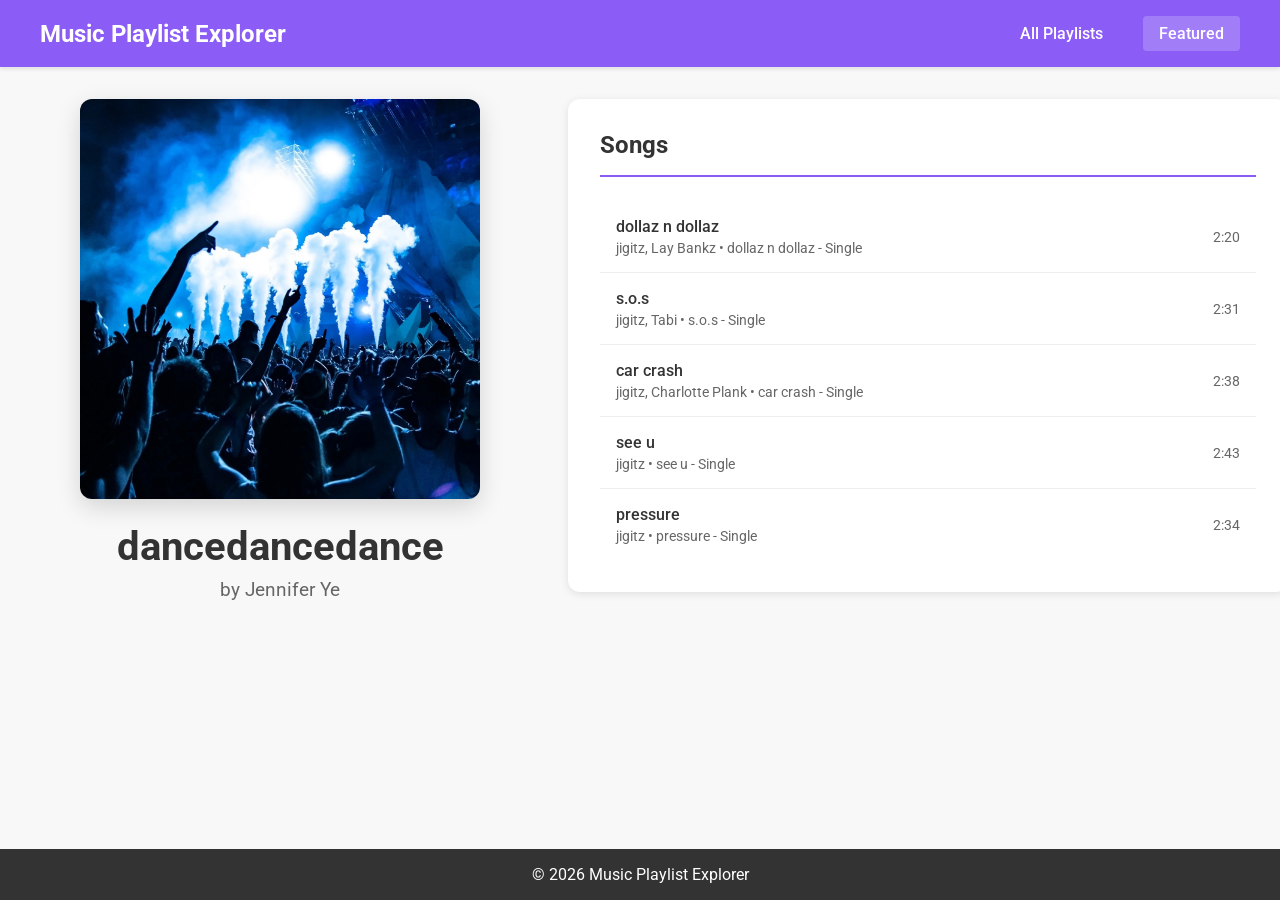
==== music-playlist-creator/featured.html @ ceb02546 "completed milestone 7" ====
<!DOCTYPE html>
<html lang="en">
<head>
    <meta charset="UTF-8">
    <meta name="viewport" content="width=device-width, initial-scale=1.0">

    <title>Featured Playlist - Music Playlist Explorer</title>
    <link rel="icon" type="image/x-icon" href="/images/favicon.ico">

    <link rel="stylesheet" href="style.css">
</head>
<body>
    <header>
        <nav class="navbar">
            <h1>Music Playlist Explorer</h1>
            <div class="nav-links">
                <a href="index.html" class="nav-link">All Playlists</a>
                <a href="featured.html" class="nav-link active">Featured</a>
            </div>
        </nav>
    </header>

    <main>
        <div class="featured-container">
            <div class="featured-left">
                <img src="" alt="Featured playlist cover" id="featuredCover" class="featured-cover">
                <h2 id="featuredPlaylistName" class="featured-playlist-name"></h2>
                <p id="featuredCreator" class="featured-creator"></p>
            </div>
            <div class="featured-right">
                <h3 class="featured-songs-title">Songs</h3>
                <div id="featuredSongs" class="featured-songs">
                    <!-- Songs will be populated here -->
                </div>
            </div>
        </div>
    </main>

    <footer>
        <p>&copy; 2026 Music Playlist Explorer</p>
    </footer>

    <script src="shared.js"></script>
    <script src="featured.js"></script>
</body>
</html>
---- music-playlist-creator/style.css ----
@import url('https://fonts.googleapis.com/css2?family=Roboto:wght@300;400;500;700&display=swap');

body {
    font-family: 'Roboto', sans-serif;
    margin: 0;
    padding: 0;
    background-color: #f8f8f8;
    display: flex;
    flex-direction: column;
    min-height: 100vh;
}

/* Header */
header {
    background-color: #8b5cf6;
    color: white;
    padding: 1rem 2rem;
    box-shadow: 0 2px 4px rgba(0,0,0,0.1);
}

.navbar {
    display: flex;
    justify-content: space-between;
    align-items: center;
    max-width: 1200px;
    margin: 0 auto;
}

.navbar h1 {
    margin: 0;
    font-size: 1.5rem;
}

.nav-links {
    display: flex;
    gap: 1.5rem;
}

.nav-link {
    color: white;
    text-decoration: none;
    font-weight: 500;
    padding: 0.5rem 1rem;
    border-radius: 4px;
    transition: background-color 0.2s;
}

.nav-link:hover {
    background-color: rgba(255, 255, 255, 0.1);
}

.nav-link.active {
    background-color: rgba(255, 255, 255, 0.2);
}

/* Main Content */
main {
    flex: 1;
    max-width: 1200px;
    margin: 2rem auto;
    padding: 0 2rem;
    width: 100%;
}

/* Playlist Cards Grid */
.playlist-cards {
    display: grid;
    grid-template-columns: repeat(auto-fill, minmax(250px, 1fr));
    gap: 2rem;
}

/* Playlist Card */
.playlist-card {
    background-color: white;
    border-radius: 8px;
    overflow: hidden;
    box-shadow: 0 2px 8px rgba(0,0,0,0.1);
    cursor: pointer;
    transition: transform 0.2s, box-shadow 0.2s;
}

.playlist-card:hover {
    transform: translateY(-4px);
    box-shadow: 0 4px 12px rgba(0,0,0,0.15);
}

.playlist-cover {
    width: 100%;
    height: 250px;
    object-fit: cover;
}

.playlist-info {
    padding: 1rem;
}

.playlist-name {
    margin: 0 0 0.5rem 0;
    font-size: 1.2rem;
    color: #333;
}

.playlist-author {
    margin: 0 0 0.75rem 0;
    color: #666;
    font-size: 0.9rem;
}

.playlist-likes {
    display: flex;
    align-items: center;
    gap: 0.5rem;
    color: #333;
}

.heart-icon {
    font-size: 1.2rem;
    cursor: pointer;
    transition: color 0.2s;
}

.heart-icon:hover {
    color: #e74c3c;
}

.heart-icon.liked {
    color: #e74c3c;
}

.like-count {
    font-weight: 500;
}

/* Footer */
footer {
    background-color: #333;
    color: white;
    text-align: center;
    padding: 1rem;
    margin-top: auto;
}

footer p {
    margin: 0;
}

/* Modal Overlay */
.modal-overlay {
    display: none;
    position: fixed;
    top: 0;
    left: 0;
    width: 100%;
    height: 100%;
    background-color: rgba(0, 0, 0, 0.7);
    z-index: 1000;
    justify-content: center;
    align-items: center;
}

.modal-overlay.active {
    display: flex;
}

/* Modal Content */
.modal-content {
    background-color: white;
    border-radius: 12px;
    padding: 2rem;
    max-width: 800px;
    max-height: 90vh;
    overflow-y: auto;
    position: relative;
    box-shadow: 0 8px 32px rgba(0,0,0,0.3);
}

.modal-close {
    position: absolute;
    top: 1rem;
    right: 1rem;
    background: none;
    border: none;
    font-size: 2rem;
    cursor: pointer;
    color: #666;
    line-height: 1;
    padding: 0;
    width: 32px;
    height: 32px;
}

.modal-close:hover {
    color: #333;
}

.modal-header {
    display: flex;
    gap: 1.5rem;
    margin-bottom: 2rem;
}

.modal-cover {
    width: 150px;
    height: 150px;
    border-radius: 8px;
    object-fit: cover;
}

.modal-info {
    flex: 1;
}

.modal-playlist-name {
    margin: 0 0 0.5rem 0;
    font-size: 1.8rem;
    color: #333;
}

.modal-playlist-author {
    margin: 0 0 1rem 0;
    color: #666;
    font-size: 1rem;
}

.modal-actions {
    display: flex;
    gap: 1rem;
}

.shuffle-btn,
.description-btn {
    padding: 0.75rem 1.5rem;
    border: none;
    border-radius: 6px;
    font-size: 1rem;
    cursor: pointer;
    transition: background-color 0.2s;
}

.shuffle-btn {
    background-color: #8b5cf6;
    color: white;
}

.shuffle-btn:hover {
    background-color: #7c3aed;
}

.description-btn {
    background-color: #3498db;
    color: white;
}

.description-btn:hover {
    background-color: #2980b9;
}

.modal-songs {
    margin-top: 1.5rem;
}

.song-item {
    display: flex;
    justify-content: space-between;
    align-items: center;
    padding: 1rem;
    border-bottom: 1px solid #eee;
    transition: background-color 0.2s;
}

.song-item:hover {
    background-color: #f8f8f8;
}

.song-item:last-child {
    border-bottom: none;
}

.song-info {
    flex: 1;
}

.song-title {
    font-weight: 500;
    font-size: 1rem;
    color: #333;
    margin-bottom: 0.25rem;
}

.song-details {
    font-size: 0.875rem;
    color: #666;
}

.song-duration {
    font-size: 0.875rem;
    color: #666;
    margin-left: 1rem;
}

/* Featured Page */
.featured-container {
    display: grid;
    grid-template-columns: 40% 60%;
    gap: 3rem;
    align-items: start;
}

.featured-left {
    display: flex;
    flex-direction: column;
    align-items: center;
    text-align: center;
    position: sticky;
    top: 2rem;
}

.featured-cover {
    width: 100%;
    max-width: 400px;
    aspect-ratio: 1;
    object-fit: cover;
    border-radius: 12px;
    box-shadow: 0 8px 24px rgba(0,0,0,0.15);
    margin-bottom: 1.5rem;
}

.featured-playlist-name {
    font-size: 2.5rem;
    margin: 0 0 0.5rem 0;
    color: #333;
    font-weight: 700;
}

.featured-creator {
    font-size: 1.2rem;
    color: #666;
    margin: 0;
}

.featured-right {
    background-color: white;
    border-radius: 12px;
    padding: 2rem;
    box-shadow: 0 2px 8px rgba(0,0,0,0.1);
}

.featured-songs-title {
    margin: 0 0 1.5rem 0;
    font-size: 1.5rem;
    color: #333;
    padding-bottom: 1rem;
    border-bottom: 2px solid #8b5cf6;
}

.featured-songs {
    display: flex;
    flex-direction: column;
}

/* Responsive: Stack on mobile */
@media (max-width: 768px) {
    .featured-container {
        grid-template-columns: 1fr;
        gap: 2rem;
    }

    .featured-left {
        position: static;
    }

    .featured-cover {
        max-width: 300px;
    }

    .featured-playlist-name {
        font-size: 2rem;
    }
}
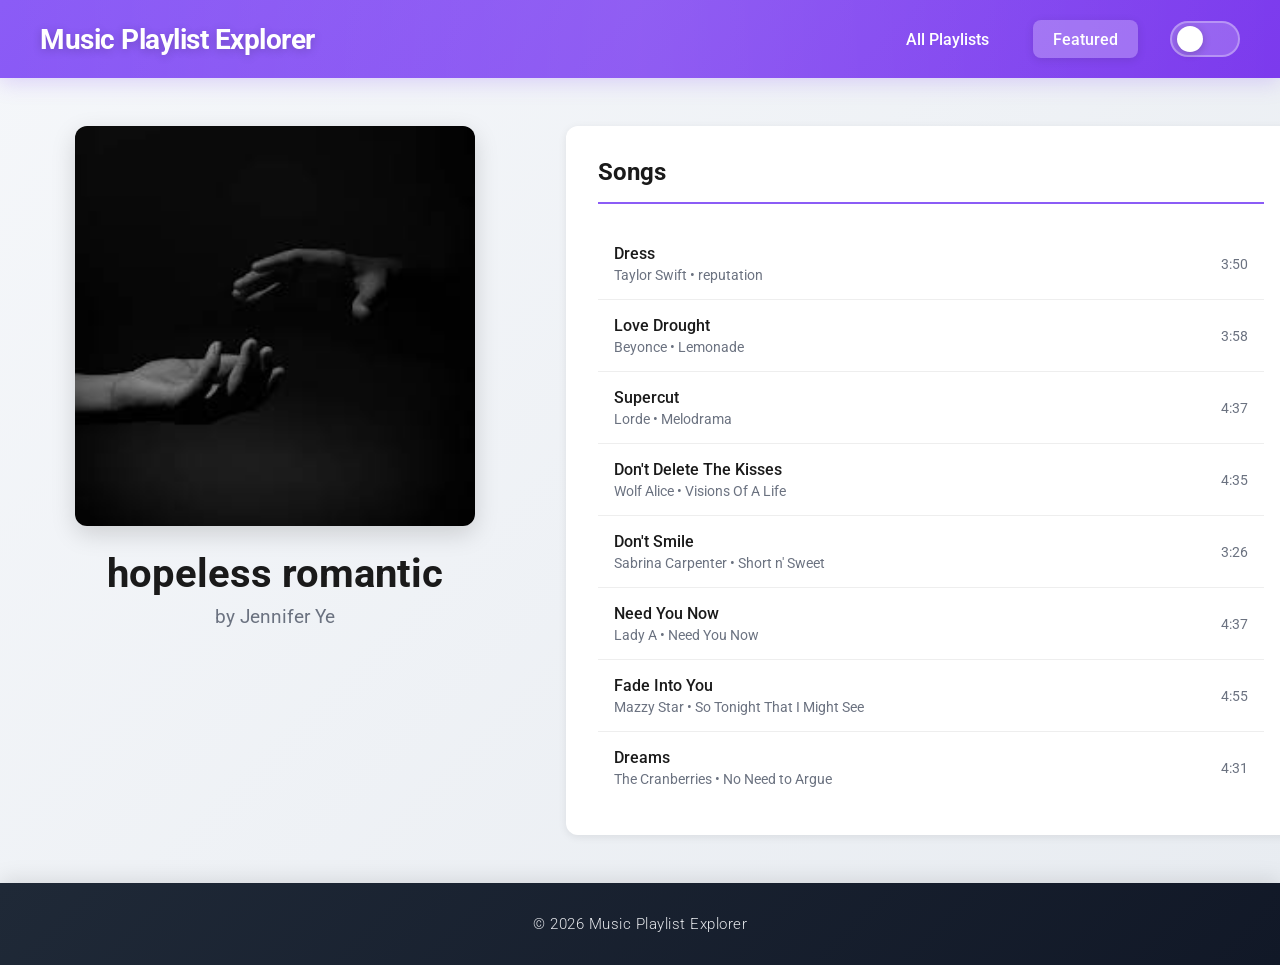
==== commit 57ed31c8: "added dark mode toggle" ====
--- a/music-playlist-creator/featured.html
+++ b/music-playlist-creator/featured.html
@@ -16,6 +16,26 @@
             <div class="nav-links">
                 <a href="index.html" class="nav-link">All Playlists</a>
                 <a href="featured.html" class="nav-link active">Featured</a>
+                <button class="theme-toggle" id="themeToggle" aria-label="Toggle dark mode">
+                    <span class="theme-icon sun">
+                        <svg width="20" height="20" viewBox="0 0 24 24" fill="none" stroke="currentColor" stroke-width="2" stroke-linecap="round" stroke-linejoin="round">
+                            <circle cx="12" cy="12" r="5"/>
+                            <line x1="12" y1="1" x2="12" y2="3"/>
+                            <line x1="12" y1="21" x2="12" y2="23"/>
+                            <line x1="4.22" y1="4.22" x2="5.64" y2="5.64"/>
+                            <line x1="18.36" y1="18.36" x2="19.78" y2="19.78"/>
+                            <line x1="1" y1="12" x2="3" y2="12"/>
+                            <line x1="21" y1="12" x2="23" y2="12"/>
+                            <line x1="4.22" y1="19.78" x2="5.64" y2="18.36"/>
+                            <line x1="18.36" y1="5.64" x2="19.78" y2="4.22"/>
+                        </svg>
+                    </span>
+                    <span class="theme-icon moon">
+                        <svg width="20" height="20" viewBox="0 0 24 24" fill="none" stroke="currentColor" stroke-width="2" stroke-linecap="round" stroke-linejoin="round">
+                            <path d="M21 12.79A9 9 0 1 1 11.21 3 7 7 0 0 0 21 12.79z"/>
+                        </svg>
+                    </span>
+                </button>
             </div>
         </nav>
     </header>
@@ -40,6 +60,7 @@
         <p>&copy; 2026 Music Playlist Explorer</p>
     </footer>
 
+    <script src="theme.js"></script>
     <script src="shared.js"></script>
     <script src="featured.js"></script>
 </body>
--- a/music-playlist-creator/style.css
+++ b/music-playlist-creator/style.css
@@ -1,21 +1,81 @@
 @import url('https://fonts.googleapis.com/css2?family=Roboto:wght@300;400;500;700&display=swap');
+
+:root {
+    /* Light mode colors */
+    --bg-gradient-start: #f5f7fa;
+    --bg-gradient-end: #e8ecf1;
+    --card-bg: #ffffff;
+    --text-primary: #1a1a1a;
+    --text-secondary: #6b7280;
+    --text-tertiary: #9ca3af;
+    --border-color: rgba(0, 0, 0, 0.1);
+    --shadow-light: rgba(0, 0, 0, 0.08);
+    --shadow-medium: rgba(0, 0, 0, 0.1);
+    --likes-bg: #f9fafb;
+    --likes-hover-bg: #f3f4f6;
+    --modal-bg: rgba(255, 255, 255, 0.95);
+    --modal-border: rgba(255, 255, 255, 0.3);
+    --skeleton-bg: #f0f0f0;
+    --skeleton-shimmer: #e0e0e0;
+}
+
+body.dark-mode {
+    /* Dark mode colors */
+    --bg-gradient-start: #0f172a;
+    --bg-gradient-end: #1e293b;
+    --card-bg: #1e293b;
+    --text-primary: #f1f5f9;
+    --text-secondary: #cbd5e1;
+    --text-tertiary: #94a3b8;
+    --border-color: rgba(255, 255, 255, 0.1);
+    --shadow-light: rgba(0, 0, 0, 0.3);
+    --shadow-medium: rgba(0, 0, 0, 0.5);
+    --likes-bg: #334155;
+    --likes-hover-bg: #475569;
+    --modal-bg: rgba(30, 41, 59, 0.95);
+    --modal-border: rgba(255, 255, 255, 0.1);
+    --skeleton-bg: #334155;
+    --skeleton-shimmer: #475569;
+}
 
 body {
     font-family: 'Roboto', sans-serif;
     margin: 0;
     padding: 0;
-    background-color: #f8f8f8;
+    background: linear-gradient(135deg, var(--bg-gradient-start) 0%, var(--bg-gradient-end) 100%);
+    background-attachment: fixed;
     display: flex;
     flex-direction: column;
     min-height: 100vh;
+    opacity: 0;
+    animation: pageLoad 0.5s ease forwards;
+    transition: background 0.3s ease;
+}
+
+@keyframes pageLoad {
+    to {
+        opacity: 1;
+    }
 }
 
 /* Header */
 header {
-    background-color: #8b5cf6;
+    background: linear-gradient(135deg, #8b5cf6 0%, #7c3aed 100%);
     color: white;
-    padding: 1rem 2rem;
-    box-shadow: 0 2px 4px rgba(0,0,0,0.1);
+    padding: 1.25rem 2rem;
+    box-shadow: 0 4px 20px rgba(139, 92, 246, 0.25);
+    position: relative;
+}
+
+header::before {
+    content: '';
+    position: absolute;
+    top: 0;
+    left: 0;
+    right: 0;
+    bottom: 0;
+    background: linear-gradient(90deg, transparent, rgba(255, 255, 255, 0.1), transparent);
+    pointer-events: none;
 }
 
 .navbar {
@@ -28,103 +88,407 @@
 
 .navbar h1 {
     margin: 0;
-    font-size: 1.5rem;
+    font-size: 1.75rem;
+    font-weight: 700;
+    letter-spacing: -0.5px;
+    text-shadow: 0 2px 10px rgba(0, 0, 0, 0.2);
 }
 
 .nav-links {
     display: flex;
     gap: 1.5rem;
+    align-items: center;
 }
 
 .nav-link {
     color: white;
     text-decoration: none;
     font-weight: 500;
-    padding: 0.5rem 1rem;
-    border-radius: 4px;
-    transition: background-color 0.2s;
+    padding: 0.6rem 1.25rem;
+    border-radius: 8px;
+    transition: all 0.3s ease;
+    position: relative;
+}
+
+.nav-link::after {
+    content: '';
+    position: absolute;
+    bottom: 0;
+    left: 50%;
+    transform: translateX(-50%);
+    width: 0;
+    height: 2px;
+    background: white;
+    transition: width 0.3s ease;
 }
 
 .nav-link:hover {
-    background-color: rgba(255, 255, 255, 0.1);
+    background-color: rgba(255, 255, 255, 0.15);
+    transform: translateY(-2px);
+}
+
+.nav-link:hover::after {
+    width: 60%;
 }
 
 .nav-link.active {
-    background-color: rgba(255, 255, 255, 0.2);
+    background-color: rgba(255, 255, 255, 0.25);
+    box-shadow: 0 2px 10px rgba(0, 0, 0, 0.1);
+}
+
+/* Theme Toggle Button */
+.theme-toggle {
+    background: rgba(255, 255, 255, 0.2);
+    border: 2px solid rgba(255, 255, 255, 0.3);
+    border-radius: 50px;
+    padding: 0.5rem;
+    cursor: pointer;
+    display: flex;
+    align-items: center;
+    gap: 0.25rem;
+    transition: all 0.3s ease;
+    position: relative;
+    width: 70px;
+    height: 36px;
+    margin-left: 0.5rem;
+}
+
+.theme-toggle:hover {
+    background: rgba(255, 255, 255, 0.3);
+    transform: scale(1.05);
+}
+
+.theme-icon {
+    transition: all 0.3s ease;
+    position: absolute;
+    display: flex;
+    align-items: center;
+    justify-content: center;
+}
+
+.theme-icon svg {
+    width: 18px;
+    height: 18px;
+    stroke: white;
+}
+
+.theme-icon.sun {
+    left: 8px;
+    opacity: 1;
+}
+
+.theme-icon.moon {
+    right: 8px;
+    opacity: 0;
+}
+
+.theme-toggle::before {
+    content: '';
+    position: absolute;
+    width: 26px;
+    height: 26px;
+    background: white;
+    border-radius: 50%;
+    left: 5px;
+    transition: transform 0.3s cubic-bezier(0.68, -0.55, 0.265, 1.55);
+    box-shadow: 0 2px 8px rgba(0, 0, 0, 0.2);
+}
+
+/* Dark mode active state */
+body.dark-mode .theme-toggle::before {
+    transform: translateX(34px);
+}
+
+body.dark-mode .theme-icon.sun {
+    opacity: 0;
+}
+
+body.dark-mode .theme-icon.moon {
+    opacity: 1;
 }
 
 /* Main Content */
 main {
     flex: 1;
-    max-width: 1200px;
-    margin: 2rem auto;
+    max-width: 1400px;
+    margin: 3rem auto;
     padding: 0 2rem;
     width: 100%;
+    box-sizing: border-box;
+}
+
+@media (max-width: 1200px) {
+    main {
+        padding: 0 1.5rem;
+    }
+}
+
+@media (max-width: 768px) {
+    main {
+        padding: 0 1rem;
+        margin: 2rem auto;
+    }
 }
 
 /* Playlist Cards Grid */
 .playlist-cards {
     display: grid;
-    grid-template-columns: repeat(auto-fill, minmax(250px, 1fr));
+    grid-template-columns: repeat(auto-fit, minmax(min(280px, 100%), 1fr));
     gap: 2rem;
+    width: 100%;
+}
+
+@media (max-width: 1400px) {
+    .playlist-cards {
+        grid-template-columns: repeat(auto-fit, minmax(min(260px, 100%), 1fr));
+        gap: 1.75rem;
+    }
+}
+
+@media (max-width: 1024px) {
+    .playlist-cards {
+        grid-template-columns: repeat(auto-fit, minmax(min(240px, 100%), 1fr));
+        gap: 1.5rem;
+    }
+}
+
+@media (max-width: 768px) {
+    .playlist-cards {
+        grid-template-columns: repeat(auto-fit, minmax(min(200px, 100%), 1fr));
+        gap: 1.25rem;
+    }
+}
+
+@media (max-width: 480px) {
+    .playlist-cards {
+        grid-template-columns: 1fr;
+        gap: 1.5rem;
+    }
+}
+
+/* Skeleton Loader */
+.skeleton-card {
+    background-color: var(--card-bg);
+    border-radius: 8px;
+    overflow: hidden;
+    box-shadow: 0 2px 8px var(--shadow-light);
+    pointer-events: none;
+}
+
+.skeleton-cover {
+    width: 100%;
+    height: 250px;
+    background: linear-gradient(90deg, var(--skeleton-bg) 25%, var(--skeleton-shimmer) 50%, var(--skeleton-bg) 75%);
+    background-size: 200% 100%;
+    animation: skeleton-loading 1.5s infinite;
+}
+
+.skeleton-info {
+    padding: 1rem;
+}
+
+.skeleton-title {
+    height: 1.2rem;
+    background: linear-gradient(90deg, var(--skeleton-bg) 25%, var(--skeleton-shimmer) 50%, var(--skeleton-bg) 75%);
+    background-size: 200% 100%;
+    animation: skeleton-loading 1.5s infinite;
+    border-radius: 4px;
+    margin-bottom: 0.75rem;
+}
+
+.skeleton-author {
+    height: 0.9rem;
+    width: 60%;
+    background: linear-gradient(90deg, var(--skeleton-bg) 25%, var(--skeleton-shimmer) 50%, var(--skeleton-bg) 75%);
+    background-size: 200% 100%;
+    animation: skeleton-loading 1.5s infinite;
+    border-radius: 4px;
+    margin-bottom: 0.75rem;
+}
+
+.skeleton-likes {
+    height: 1rem;
+    width: 40%;
+    background: linear-gradient(90deg, var(--skeleton-bg) 25%, var(--skeleton-shimmer) 50%, var(--skeleton-bg) 75%);
+    background-size: 200% 100%;
+    animation: skeleton-loading 1.5s infinite;
+    border-radius: 4px;
+}
+
+@keyframes skeleton-loading {
+    0% {
+        background-position: 200% 0;
+    }
+    100% {
+        background-position: -200% 0;
+    }
 }
 
 /* Playlist Card */
 .playlist-card {
-    background-color: white;
-    border-radius: 8px;
+    background: var(--card-bg);
+    border-radius: 16px;
     overflow: hidden;
-    box-shadow: 0 2px 8px rgba(0,0,0,0.1);
+    box-shadow:
+        0 4px 15px var(--shadow-light),
+        0 1px 3px var(--shadow-light);
     cursor: pointer;
-    transition: transform 0.2s, box-shadow 0.2s;
+    transition: all 0.4s cubic-bezier(0.175, 0.885, 0.32, 1.275);
+    opacity: 0;
+    animation: fadeInUp 0.5s ease forwards;
+    position: relative;
+    width: 100%;
+    max-width: 100%;
+}
+
+.playlist-card::before {
+    content: '';
+    position: absolute;
+    top: 0;
+    left: 0;
+    right: 0;
+    bottom: 0;
+    border-radius: 16px;
+    padding: 2px;
+    background: linear-gradient(135deg, transparent, rgba(139, 92, 246, 0.2));
+    -webkit-mask: linear-gradient(#fff 0 0) content-box, linear-gradient(#fff 0 0);
+    -webkit-mask-composite: xor;
+    mask-composite: exclude;
+    opacity: 0;
+    transition: opacity 0.3s ease;
+}
+
+.playlist-card:hover::before {
+    opacity: 1;
+}
+
+/* Staggered animation for cards */
+.playlist-card:nth-child(1) { animation-delay: 0.1s; }
+.playlist-card:nth-child(2) { animation-delay: 0.2s; }
+.playlist-card:nth-child(3) { animation-delay: 0.3s; }
+.playlist-card:nth-child(4) { animation-delay: 0.4s; }
+.playlist-card:nth-child(5) { animation-delay: 0.5s; }
+.playlist-card:nth-child(6) { animation-delay: 0.6s; }
+.playlist-card:nth-child(7) { animation-delay: 0.7s; }
+.playlist-card:nth-child(8) { animation-delay: 0.8s; }
+.playlist-card:nth-child(9) { animation-delay: 0.9s; }
+.playlist-card:nth-child(n+10) { animation-delay: 1s; }
+
+@keyframes fadeInUp {
+    from {
+        opacity: 0;
+        transform: translateY(30px);
+    }
+    to {
+        opacity: 1;
+        transform: translateY(0);
+    }
 }
 
 .playlist-card:hover {
-    transform: translateY(-4px);
-    box-shadow: 0 4px 12px rgba(0,0,0,0.15);
+    transform: translateY(-12px) scale(1.03);
+    box-shadow:
+        0 20px 40px rgba(139, 92, 246, 0.25),
+        0 8px 16px rgba(0, 0, 0, 0.1);
 }
 
 .playlist-cover {
     width: 100%;
-    height: 250px;
+    height: 280px;
     object-fit: cover;
+    transition: transform 0.4s ease;
+    position: relative;
+}
+
+.playlist-card::after {
+    content: '';
+    position: absolute;
+    top: 0;
+    left: 0;
+    width: 100%;
+    height: 280px;
+    background: linear-gradient(to top, rgba(0, 0, 0, 0.4) 0%, transparent 50%);
+    opacity: 0;
+    transition: opacity 0.3s ease;
+    pointer-events: none;
+}
+
+.playlist-card:hover::after {
+    opacity: 1;
+}
+
+.playlist-card:hover .playlist-cover {
+    transform: scale(1.08);
 }
 
 .playlist-info {
-    padding: 1rem;
+    padding: 1.25rem 1.5rem;
+    position: relative;
+    z-index: 1;
 }
 
 .playlist-name {
     margin: 0 0 0.5rem 0;
-    font-size: 1.2rem;
-    color: #333;
+    font-size: 1.25rem;
+    font-weight: 600;
+    color: var(--text-primary);
+    letter-spacing: -0.3px;
+    line-height: 1.3;
 }
 
 .playlist-author {
-    margin: 0 0 0.75rem 0;
-    color: #666;
-    font-size: 0.9rem;
+    margin: 0 0 1rem 0;
+    color: var(--text-secondary);
+    font-size: 0.95rem;
+    font-weight: 400;
 }
 
 .playlist-likes {
     display: flex;
     align-items: center;
     gap: 0.5rem;
-    color: #333;
+    color: var(--text-primary);
+    padding: 0.5rem 0.75rem;
+    background: var(--likes-bg);
+    border-radius: 8px;
+    width: fit-content;
+    transition: background 0.2s ease;
+}
+
+.playlist-card:hover .playlist-likes {
+    background: var(--likes-hover-bg);
 }
 
 .heart-icon {
     font-size: 1.2rem;
     cursor: pointer;
-    transition: color 0.2s;
+    transition: all 0.3s cubic-bezier(0.68, -0.55, 0.265, 1.55);
+    display: inline-block;
 }
 
 .heart-icon:hover {
     color: #e74c3c;
+    transform: scale(1.2);
 }
 
 .heart-icon.liked {
     color: #e74c3c;
+    animation: heartBounce 0.5s ease;
+}
+
+@keyframes heartBounce {
+    0%, 100% {
+        transform: scale(1);
+    }
+    25% {
+        transform: scale(1.3);
+    }
+    50% {
+        transform: scale(0.9);
+    }
+    75% {
+        transform: scale(1.2);
+    }
 }
 
 .like-count {
@@ -133,15 +497,19 @@
 
 /* Footer */
 footer {
-    background-color: #333;
-    color: white;
+    background: linear-gradient(135deg, #1f2937 0%, #111827 100%);
+    color: #e5e7eb;
     text-align: center;
-    padding: 1rem;
+    padding: 2rem;
     margin-top: auto;
+    box-shadow: 0 -4px 20px rgba(0, 0, 0, 0.1);
 }
 
 footer p {
     margin: 0;
+    font-size: 0.95rem;
+    font-weight: 300;
+    letter-spacing: 0.5px;
 }
 
 /* Modal Overlay */
@@ -156,22 +524,67 @@
     z-index: 1000;
     justify-content: center;
     align-items: center;
+    backdrop-filter: blur(8px);
+    -webkit-backdrop-filter: blur(8px);
+    opacity: 0;
+    transition: opacity 0.3s ease;
 }
 
 .modal-overlay.active {
     display: flex;
-}
-
-/* Modal Content */
+    animation: fadeIn 0.3s ease forwards;
+}
+
+@keyframes fadeIn {
+    to {
+        opacity: 1;
+    }
+}
+
+/* Modal Content - Glassmorphism Effect */
 .modal-content {
-    background-color: white;
-    border-radius: 12px;
+    background: var(--modal-bg);
+    backdrop-filter: blur(20px);
+    -webkit-backdrop-filter: blur(20px);
+    border: 1px solid var(--modal-border);
+    border-radius: 16px;
     padding: 2rem;
     max-width: 800px;
     max-height: 90vh;
     overflow-y: auto;
     position: relative;
-    box-shadow: 0 8px 32px rgba(0,0,0,0.3);
+    box-shadow:
+        0 8px 32px rgba(0, 0, 0, 0.3),
+        0 0 0 1px var(--modal-border) inset;
+    transform: scale(0.9);
+    opacity: 0;
+    animation: modalSlideIn 0.4s ease forwards;
+}
+
+/* Custom scrollbar for modal */
+.modal-content::-webkit-scrollbar {
+    width: 8px;
+}
+
+.modal-content::-webkit-scrollbar-track {
+    background: rgba(0, 0, 0, 0.05);
+    border-radius: 10px;
+}
+
+.modal-content::-webkit-scrollbar-thumb {
+    background: #8b5cf6;
+    border-radius: 10px;
+}
+
+.modal-content::-webkit-scrollbar-thumb:hover {
+    background: #7c3aed;
+}
+
+@keyframes modalSlideIn {
+    to {
+        transform: scale(1);
+        opacity: 1;
+    }
 }
 
 .modal-close {
@@ -182,15 +595,16 @@
     border: none;
     font-size: 2rem;
     cursor: pointer;
-    color: #666;
+    color: var(--text-secondary);
     line-height: 1;
     padding: 0;
     width: 32px;
     height: 32px;
+    transition: color 0.2s ease;
 }
 
 .modal-close:hover {
-    color: #333;
+    color: var(--text-primary);
 }
 
 .modal-header {
@@ -213,12 +627,12 @@
 .modal-playlist-name {
     margin: 0 0 0.5rem 0;
     font-size: 1.8rem;
-    color: #333;
+    color: var(--text-primary);
 }
 
 .modal-playlist-author {
     margin: 0 0 1rem 0;
-    color: #666;
+    color: var(--text-secondary);
     font-size: 1rem;
 }
 
@@ -231,10 +645,12 @@
 .description-btn {
     padding: 0.75rem 1.5rem;
     border: none;
-    border-radius: 6px;
+    border-radius: 8px;
     font-size: 1rem;
+    font-weight: 500;
     cursor: pointer;
-    transition: background-color 0.2s;
+    transition: all 0.3s ease;
+    box-shadow: 0 2px 8px rgba(0, 0, 0, 0.1);
 }
 
 .shuffle-btn {
@@ -244,15 +660,80 @@
 
 .shuffle-btn:hover {
     background-color: #7c3aed;
+    transform: translateY(-2px);
+    box-shadow: 0 4px 12px rgba(139, 92, 246, 0.3);
+}
+
+.shuffle-btn:active {
+    transform: translateY(0);
+    box-shadow: 0 2px 4px rgba(139, 92, 246, 0.2);
 }
 
 .description-btn {
     background-color: #3498db;
     color: white;
+    position: relative;
+    overflow: hidden;
 }
 
 .description-btn:hover {
     background-color: #2980b9;
+    transform: translateY(-2px);
+    box-shadow: 0 4px 12px rgba(52, 152, 219, 0.3);
+}
+
+.description-btn:active {
+    transform: translateY(0);
+    box-shadow: 0 2px 4px rgba(52, 152, 219, 0.2);
+}
+
+.description-btn:disabled {
+    opacity: 0.6;
+    cursor: not-allowed;
+    transform: none !important;
+}
+
+/* Pulsing animation for loading state */
+.description-btn.loading {
+    animation: pulse 1.5s ease-in-out infinite;
+}
+
+@keyframes pulse {
+    0%, 100% {
+        box-shadow: 0 4px 12px rgba(52, 152, 219, 0.3);
+    }
+    50% {
+        box-shadow: 0 4px 20px rgba(52, 152, 219, 0.6);
+    }
+}
+
+.modal-description {
+    margin-top: 1rem;
+    padding: 1rem;
+    background-color: var(--likes-bg);
+    border-radius: 8px;
+    border-left: 4px solid #8b5cf6;
+    font-style: italic;
+    color: var(--text-secondary);
+    line-height: 1.6;
+    display: none;
+}
+
+.modal-description.visible {
+    display: block;
+}
+
+.modal-description.loading {
+    display: block;
+    text-align: center;
+    color: #8b5cf6;
+}
+
+.modal-description.error {
+    display: block;
+    background-color: #fee;
+    border-left-color: #e74c3c;
+    color: #c33;
 }
 
 .modal-songs {
@@ -265,11 +746,35 @@
     align-items: center;
     padding: 1rem;
     border-bottom: 1px solid #eee;
-    transition: background-color 0.2s;
+    transition: all 0.2s ease;
+    opacity: 0;
+    animation: slideIn 0.4s ease forwards;
+}
+
+/* Staggered song animations */
+.song-item:nth-child(1) { animation-delay: 0.05s; }
+.song-item:nth-child(2) { animation-delay: 0.1s; }
+.song-item:nth-child(3) { animation-delay: 0.15s; }
+.song-item:nth-child(4) { animation-delay: 0.2s; }
+.song-item:nth-child(5) { animation-delay: 0.25s; }
+.song-item:nth-child(n+6) { animation-delay: 0.3s; }
+
+@keyframes slideIn {
+    from {
+        opacity: 0;
+        transform: translateX(-20px);
+    }
+    to {
+        opacity: 1;
+        transform: translateX(0);
+    }
 }
 
 .song-item:hover {
-    background-color: #f8f8f8;
+    background-color: var(--likes-bg);
+    transform: translateX(4px);
+    border-left: 3px solid #8b5cf6;
+    padding-left: calc(1rem - 3px);
 }
 
 .song-item:last-child {
@@ -283,18 +788,18 @@
 .song-title {
     font-weight: 500;
     font-size: 1rem;
-    color: #333;
+    color: var(--text-primary);
     margin-bottom: 0.25rem;
 }
 
 .song-details {
     font-size: 0.875rem;
-    color: #666;
+    color: var(--text-secondary);
 }
 
 .song-duration {
     font-size: 0.875rem;
-    color: #666;
+    color: var(--text-secondary);
     margin-left: 1rem;
 }
 
@@ -328,27 +833,27 @@
 .featured-playlist-name {
     font-size: 2.5rem;
     margin: 0 0 0.5rem 0;
-    color: #333;
+    color: var(--text-primary);
     font-weight: 700;
 }
 
 .featured-creator {
     font-size: 1.2rem;
-    color: #666;
+    color: var(--text-secondary);
     margin: 0;
 }
 
 .featured-right {
-    background-color: white;
+    background-color: var(--card-bg);
     border-radius: 12px;
     padding: 2rem;
-    box-shadow: 0 2px 8px rgba(0,0,0,0.1);
+    box-shadow: 0 2px 8px var(--shadow-light);
 }
 
 .featured-songs-title {
     margin: 0 0 1.5rem 0;
     font-size: 1.5rem;
-    color: #333;
+    color: var(--text-primary);
     padding-bottom: 1rem;
     border-bottom: 2px solid #8b5cf6;
 }
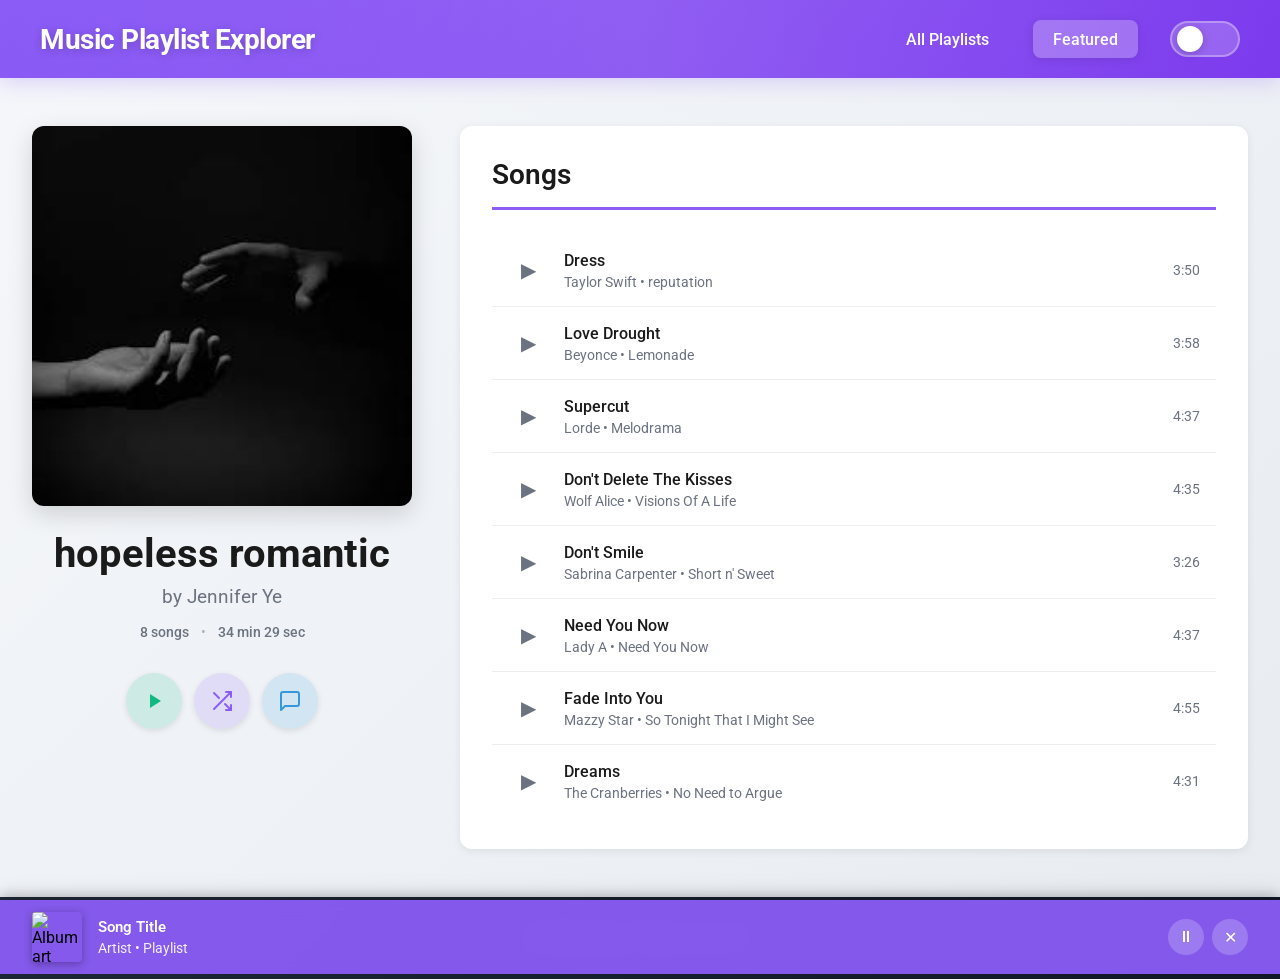
==== commit 4da3a6ad: "added music playback feature" ====
--- a/music-playlist-creator/featured.html
+++ b/music-playlist-creator/featured.html
@@ -46,9 +46,40 @@
                 <img src="" alt="Featured playlist cover" id="featuredCover" class="featured-cover">
                 <h2 id="featuredPlaylistName" class="featured-playlist-name"></h2>
                 <p id="featuredCreator" class="featured-creator"></p>
+                <div class="featured-footer">
+                    <span id="featuredSongCount" class="footer-stat">0 songs</span>
+                    <span class="footer-divider">•</span>
+                    <span id="featuredTotalTime" class="footer-stat">0:00</span>
+                </div>
+                <div class="featured-actions">
+                    <button class="action-btn play-all-btn featured-play-btn" id="featuredPlayAllBtn" title="Play all songs">
+                        <svg width="24" height="24" viewBox="0 0 24 24" fill="currentColor">
+                            <path d="M8 5v14l11-7z"/>
+                        </svg>
+                    </button>
+                    <button class="action-btn shuffle-btn" id="featuredShuffleBtn" title="Shuffle songs">
+                        <svg width="24" height="24" viewBox="0 0 24 24" fill="none" stroke="currentColor" stroke-width="2" stroke-linecap="round" stroke-linejoin="round">
+                            <polyline points="16 3 21 3 21 8"/>
+                            <line x1="4" y1="20" x2="21" y2="3"/>
+                            <polyline points="21 16 21 21 16 21"/>
+                            <line x1="15" y1="15" x2="21" y2="21"/>
+                            <line x1="4" y1="4" x2="9" y2="9"/>
+                        </svg>
+                    </button>
+                    <button class="action-btn description-btn" id="featuredDescriptionBtn" title="Generate AI description">
+                        <svg width="24" height="24" viewBox="0 0 24 24" fill="none" stroke="currentColor" stroke-width="2" stroke-linecap="round" stroke-linejoin="round">
+                            <path d="M21 15a2 2 0 0 1-2 2H7l-4 4V5a2 2 0 0 1 2-2h14a2 2 0 0 1 2 2z"/>
+                        </svg>
+                    </button>
+                </div>
             </div>
             <div class="featured-right">
-                <h3 class="featured-songs-title">Songs</h3>
+                <div class="featured-header">
+                    <h3 class="featured-songs-title">Songs</h3>
+                </div>
+                <div class="modal-description" id="featuredDescription">
+                    <!-- AI-generated description will appear here -->
+                </div>
                 <div id="featuredSongs" class="featured-songs">
                     <!-- Songs will be populated here -->
                 </div>
@@ -60,7 +91,23 @@
         <p>&copy; 2026 Music Playlist Explorer</p>
     </footer>
 
+    <!-- Now Playing Bar -->
+    <div id="nowPlayingBar" class="now-playing-bar">
+        <div class="now-playing-content">
+            <img id="nowPlayingCover" class="now-playing-cover" src="" alt="Album art">
+            <div class="now-playing-info">
+                <div id="nowPlayingSong" class="now-playing-song">Song Title</div>
+                <div id="nowPlayingMeta" class="now-playing-meta">Artist • Playlist</div>
+            </div>
+        </div>
+        <div class="now-playing-controls">
+            <button id="nowPlayingToggle" class="now-playing-btn" aria-label="Play/Pause">⏸</button>
+            <button id="nowPlayingClose" class="now-playing-btn" aria-label="Close">✕</button>
+        </div>
+    </div>
+
     <script src="theme.js"></script>
+    <script src="secrets.js"></script>
     <script src="shared.js"></script>
     <script src="featured.js"></script>
 </body>
--- a/music-playlist-creator/style.css
+++ b/music-playlist-creator/style.css
@@ -230,6 +230,201 @@
     }
 }
 
+/* Controls Container */
+.controls-container {
+    display: flex;
+    gap: 1.5rem;
+    align-items: center;
+    margin-bottom: 2.5rem;
+    flex-wrap: wrap;
+    width: 100%;
+}
+
+.search-wrapper {
+    position: relative;
+    flex: 1;
+    min-width: 300px;
+}
+
+.sort-wrapper {
+    display: flex;
+    align-items: center;
+    gap: 0.75rem;
+    flex-shrink: 0;
+}
+
+.sort-label {
+    display: flex;
+    align-items: center;
+    gap: 0.5rem;
+    font-size: 0.95rem;
+    font-weight: 500;
+    color: var(--text-primary);
+    white-space: nowrap;
+}
+
+.sort-label svg {
+    stroke: var(--text-primary);
+}
+
+.sort-select {
+    padding: 0.75rem 2.5rem 0.75rem 1rem;
+    font-size: 0.95rem;
+    font-family: 'Roboto', sans-serif;
+    font-weight: 500;
+    border: 2px solid var(--border-color);
+    border-radius: 8px;
+    background: var(--card-bg);
+    color: var(--text-primary);
+    cursor: pointer;
+    transition: all 0.3s ease;
+    appearance: none;
+    background-image: url("data:image/svg+xml,%3Csvg xmlns='http://www.w3.org/2000/svg' width='16' height='16' viewBox='0 0 24 24' fill='none' stroke='%236b7280' stroke-width='2' stroke-linecap='round' stroke-linejoin='round'%3E%3Cpolyline points='6 9 12 15 18 9'%3E%3C/polyline%3E%3C/svg%3E");
+    background-repeat: no-repeat;
+    background-position: right 0.75rem center;
+    background-size: 16px;
+}
+
+.sort-select:hover {
+    border-color: #8b5cf6;
+    box-shadow: 0 2px 8px rgba(139, 92, 246, 0.15);
+}
+
+.sort-select:focus {
+    outline: none;
+    border-color: #8b5cf6;
+    box-shadow: 0 2px 12px rgba(139, 92, 246, 0.25);
+}
+
+body.dark-mode .sort-select {
+    background-image: url("data:image/svg+xml,%3Csvg xmlns='http://www.w3.org/2000/svg' width='16' height='16' viewBox='0 0 24 24' fill='none' stroke='%23cbd5e1' stroke-width='2' stroke-linecap='round' stroke-linejoin='round'%3E%3Cpolyline points='6 9 12 15 18 9'%3E%3C/polyline%3E%3C/svg%3E");
+}
+
+@media (max-width: 768px) {
+    .controls-container {
+        flex-direction: column;
+        gap: 1rem;
+        align-items: stretch;
+    }
+
+    .search-wrapper {
+        min-width: 100%;
+    }
+
+    .sort-wrapper {
+        justify-content: space-between;
+        width: 100%;
+    }
+
+    .sort-select {
+        flex: 1;
+        max-width: 250px;
+    }
+}
+
+.search-input {
+    width: 100%;
+    padding: 1rem 3rem 1rem 3rem;
+    font-size: 1rem;
+    font-family: 'Roboto', sans-serif;
+    border: 2px solid var(--border-color);
+    border-radius: 50px;
+    background: var(--card-bg);
+    color: var(--text-primary);
+    transition: all 0.3s ease;
+    box-shadow: 0 2px 8px var(--shadow-light);
+}
+
+.search-input:focus {
+    outline: none;
+    border-color: #8b5cf6;
+    box-shadow: 0 4px 16px rgba(139, 92, 246, 0.2);
+    transform: translateY(-2px);
+}
+
+.search-input::placeholder {
+    color: var(--text-tertiary);
+}
+
+.search-icon {
+    position: absolute;
+    left: 1rem;
+    top: 50%;
+    transform: translateY(-50%);
+    stroke: var(--text-tertiary);
+    pointer-events: none;
+    transition: stroke 0.3s ease;
+}
+
+.search-input:focus ~ .search-icon {
+    stroke: #8b5cf6;
+}
+
+.search-clear {
+    position: absolute;
+    right: 1rem;
+    top: 50%;
+    transform: translateY(-50%);
+    background: none;
+    border: none;
+    cursor: pointer;
+    padding: 0.5rem;
+    display: none;
+    align-items: center;
+    justify-content: center;
+    border-radius: 50%;
+    transition: all 0.2s ease;
+}
+
+.search-clear svg {
+    stroke: var(--text-secondary);
+}
+
+.search-clear:hover {
+    background: var(--likes-bg);
+}
+
+.search-clear:hover svg {
+    stroke: var(--text-primary);
+}
+
+.search-clear.visible {
+    display: flex;
+}
+
+/* No results message */
+.no-results {
+    text-align: center;
+    padding: 3rem 2rem;
+    color: var(--text-secondary);
+}
+
+.no-results-icon {
+    width: 64px;
+    height: 64px;
+    margin: 0 auto 1rem;
+    opacity: 0.3;
+    stroke: var(--text-secondary);
+}
+
+.no-results-text {
+    font-size: 1.2rem;
+    margin-bottom: 0.5rem;
+    color: var(--text-primary);
+}
+
+.no-results-subtext {
+    font-size: 0.95rem;
+    color: var(--text-secondary);
+}
+
+@media (max-width: 768px) {
+    .search-input {
+        font-size: 0.95rem;
+        padding: 0.875rem 2.75rem 0.875rem 2.75rem;
+    }
+}
+
 /* Playlist Cards Grid */
 .playlist-cards {
     display: grid;
@@ -362,6 +557,69 @@
     opacity: 1;
 }
 
+/* Card Action Buttons */
+.card-delete-btn,
+.card-edit-btn {
+    position: absolute;
+    top: 0.75rem;
+    background: rgba(0, 0, 0, 0.7);
+    backdrop-filter: blur(10px);
+    border: none;
+    border-radius: 50%;
+    width: 36px;
+    height: 36px;
+    display: flex;
+    align-items: center;
+    justify-content: center;
+    cursor: pointer;
+    opacity: 0;
+    transition: all 0.3s ease;
+    z-index: 10;
+}
+
+.card-delete-btn {
+    right: 0.75rem;
+}
+
+.card-edit-btn {
+    right: 3.5rem;
+}
+
+.card-delete-btn svg {
+    stroke: white;
+}
+
+.card-edit-btn svg {
+    stroke: white;
+}
+
+.playlist-card:hover .card-delete-btn,
+.playlist-card:hover .card-edit-btn {
+    opacity: 1;
+}
+
+.card-delete-btn:hover {
+    background: #e74c3c;
+    transform: scale(1.1);
+}
+
+.card-edit-btn:hover {
+    background: #8b5cf6;
+    transform: scale(1.1);
+}
+
+/* Delete animation */
+.playlist-card.deleting {
+    animation: fadeOutScale 0.4s ease forwards;
+}
+
+@keyframes fadeOutScale {
+    to {
+        opacity: 0;
+        transform: scale(0.8);
+    }
+}
+
 /* Staggered animation for cards */
 .playlist-card:nth-child(1) { animation-delay: 0.1s; }
 .playlist-card:nth-child(2) { animation-delay: 0.2s; }
@@ -422,25 +680,50 @@
 }
 
 .playlist-info {
-    padding: 1.25rem 1.5rem;
+    padding: 1.5rem;
     position: relative;
     z-index: 1;
+    display: flex;
+    flex-direction: column;
+    gap: 0.75rem;
 }
 
 .playlist-name {
-    margin: 0 0 0.5rem 0;
+    margin: 0;
     font-size: 1.25rem;
     font-weight: 600;
     color: var(--text-primary);
     letter-spacing: -0.3px;
     line-height: 1.3;
-}
-
-.playlist-author {
-    margin: 0 0 1rem 0;
+    overflow: hidden;
+    text-overflow: ellipsis;
+    display: -webkit-box;
+    -webkit-line-clamp: 2;
+    -webkit-box-orient: vertical;
+}
+
+.playlist-meta {
+    display: flex;
+    align-items: center;
+    gap: 0.5rem;
     color: var(--text-secondary);
-    font-size: 0.95rem;
-    font-weight: 400;
+    font-size: 0.9rem;
+}
+
+.playlist-bottom {
+    display: flex;
+    align-items: center;
+    justify-content: space-between;
+    gap: 1rem;
+}
+
+.playlist-duration,
+.playlist-count {
+    color: var(--text-secondary);
+}
+
+.playlist-dot {
+    color: var(--text-tertiary);
 }
 
 .playlist-likes {
@@ -448,15 +731,13 @@
     align-items: center;
     gap: 0.5rem;
     color: var(--text-primary);
-    padding: 0.5rem 0.75rem;
-    background: var(--likes-bg);
-    border-radius: 8px;
-    width: fit-content;
-    transition: background 0.2s ease;
+    font-size: 1rem;
+    margin-left: auto;
+    flex-shrink: 0;
 }
 
 .playlist-card:hover .playlist-likes {
-    background: var(--likes-hover-bg);
+    color: #8b5cf6;
 }
 
 .heart-icon {
@@ -641,54 +922,68 @@
     gap: 1rem;
 }
 
-.shuffle-btn,
+.action-btn {
+    width: 44px;
+    height: 44px;
+    border: none;
+    border-radius: 50%;
+    cursor: pointer;
+    transition: all 0.2s ease;
+    display: flex;
+    align-items: center;
+    justify-content: center;
+    box-shadow: 0 2px 6px rgba(0, 0, 0, 0.1);
+}
+
+.action-btn:hover {
+    transform: scale(1.1);
+    box-shadow: 0 4px 12px rgba(0, 0, 0, 0.2);
+}
+
+.action-btn:active {
+    transform: scale(0.95);
+}
+
+.play-all-btn {
+    background-color: rgba(16, 185, 129, 0.15);
+    color: #10b981;
+}
+
+.play-all-btn:hover {
+    background-color: rgba(16, 185, 129, 0.25);
+}
+
+.play-all-btn.playing {
+    background-color: rgba(245, 158, 11, 0.15);
+    color: #f59e0b;
+}
+
+.play-all-btn.playing:hover {
+    background-color: rgba(245, 158, 11, 0.25);
+}
+
+.shuffle-btn {
+    background-color: rgba(139, 92, 246, 0.15);
+    color: #8b5cf6;
+}
+
+.shuffle-btn:hover {
+    background-color: rgba(139, 92, 246, 0.25);
+}
+
 .description-btn {
-    padding: 0.75rem 1.5rem;
-    border: none;
-    border-radius: 8px;
-    font-size: 1rem;
-    font-weight: 500;
-    cursor: pointer;
-    transition: all 0.3s ease;
-    box-shadow: 0 2px 8px rgba(0, 0, 0, 0.1);
-}
-
-.shuffle-btn {
-    background-color: #8b5cf6;
-    color: white;
-}
-
-.shuffle-btn:hover {
-    background-color: #7c3aed;
-    transform: translateY(-2px);
-    box-shadow: 0 4px 12px rgba(139, 92, 246, 0.3);
-}
-
-.shuffle-btn:active {
-    transform: translateY(0);
-    box-shadow: 0 2px 4px rgba(139, 92, 246, 0.2);
-}
-
-.description-btn {
-    background-color: #3498db;
-    color: white;
+    background-color: rgba(52, 152, 219, 0.15);
+    color: #3498db;
     position: relative;
     overflow: hidden;
 }
 
 .description-btn:hover {
-    background-color: #2980b9;
-    transform: translateY(-2px);
-    box-shadow: 0 4px 12px rgba(52, 152, 219, 0.3);
-}
-
-.description-btn:active {
-    transform: translateY(0);
-    box-shadow: 0 2px 4px rgba(52, 152, 219, 0.2);
+    background-color: rgba(52, 152, 219, 0.25);
 }
 
 .description-btn:disabled {
-    opacity: 0.6;
+    opacity: 0.4;
     cursor: not-allowed;
     transform: none !important;
 }
@@ -749,6 +1044,14 @@
     transition: all 0.2s ease;
     opacity: 0;
     animation: slideIn 0.4s ease forwards;
+    gap: 1rem;
+}
+
+/* Milestone 9: Playing state highlight */
+.song-item.playing {
+    background-color: rgba(139, 92, 246, 0.1);
+    border-left: 3px solid #8b5cf6;
+    padding-left: calc(1rem - 3px);
 }
 
 /* Staggered song animations */
@@ -803,12 +1106,229 @@
     margin-left: 1rem;
 }
 
+/* ============================================
+   MILESTONE 9: Audio Playback Styles
+   ============================================ */
+
+.play-button {
+    background: none;
+    border: none;
+    font-size: 1.25rem;
+    cursor: pointer;
+    padding: 0.5rem;
+    color: var(--text-secondary);
+    transition: all 0.2s ease;
+    border-radius: 50%;
+    width: 2.5rem;
+    height: 2.5rem;
+    display: flex;
+    align-items: center;
+    justify-content: center;
+    flex-shrink: 0;
+}
+
+.play-button:hover:not(:disabled) {
+    background-color: rgba(139, 92, 246, 0.1);
+    color: #8b5cf6;
+    transform: scale(1.1);
+}
+
+.play-button.active {
+    color: #8b5cf6;
+    background-color: rgba(139, 92, 246, 0.15);
+}
+
+.play-button:disabled {
+    cursor: not-allowed;
+    opacity: 0.5;
+}
+
+.play-button .loading-spinner {
+    display: inline-block;
+    animation: spin 1s linear infinite;
+}
+
+@keyframes spin {
+    0% { transform: rotate(0deg); }
+    100% { transform: rotate(360deg); }
+}
+
+/* Toast notification for errors */
+.toast {
+    position: fixed;
+    bottom: 2rem;
+    left: 50%;
+    transform: translateX(-50%) translateY(100px);
+    background: rgba(30, 30, 30, 0.95);
+    color: white;
+    padding: 1rem 1.5rem;
+    border-radius: 8px;
+    font-size: 0.875rem;
+    opacity: 0;
+    transition: all 0.3s ease;
+    z-index: 10000;
+    box-shadow: 0 4px 12px rgba(0, 0, 0, 0.3);
+}
+
+.toast.show {
+    opacity: 1;
+    transform: translateX(-50%) translateY(0);
+}
+
+body.dark-mode .toast {
+    background: rgba(255, 255, 255, 0.95);
+    color: #1a1a1a;
+}
+
+/* YouTube Player Container */
+.youtube-player-container {
+    width: 100%;
+    padding: 0.5rem 1rem;
+    background: rgba(139, 92, 246, 0.05);
+    border-left: 3px solid #8b5cf6;
+    animation: slideDown 0.3s ease;
+}
+
+@keyframes slideDown {
+    from {
+        opacity: 0;
+        max-height: 0;
+        padding: 0;
+    }
+    to {
+        opacity: 1;
+        max-height: 100px;
+        padding: 0.5rem 1rem;
+    }
+}
+
+.youtube-player-container iframe {
+    width: 100%;
+    border-radius: 4px;
+}
+
+.youtube-fallback {
+    margin-top: 0.5rem;
+    text-align: center;
+    font-size: 0.875rem;
+    color: var(--text-secondary);
+}
+
+.youtube-fallback a {
+    color: #8b5cf6;
+    text-decoration: none;
+    font-weight: 500;
+}
+
+.youtube-fallback a:hover {
+    text-decoration: underline;
+}
+
+/* ============================================
+   MILESTONE 9B: Now Playing Bar
+   ============================================ */
+
+.now-playing-bar {
+    position: fixed;
+    bottom: 0;
+    left: 0;
+    right: 0;
+    background: rgba(139, 92, 246, 0.95);
+    backdrop-filter: blur(10px);
+    padding: 0.75rem 2rem;
+    display: flex;
+    justify-content: space-between;
+    align-items: center;
+    box-shadow: 0 -4px 12px rgba(0, 0, 0, 0.2);
+    z-index: 9999;
+    transform: translateY(100%);
+    transition: transform 0.3s ease;
+}
+
+.now-playing-bar.visible {
+    transform: translateY(0);
+}
+
+.now-playing-content {
+    display: flex;
+    align-items: center;
+    gap: 1rem;
+    flex: 1;
+}
+
+.now-playing-cover {
+    width: 50px;
+    height: 50px;
+    border-radius: 4px;
+    object-fit: cover;
+    box-shadow: 0 2px 8px rgba(0, 0, 0, 0.3);
+}
+
+.now-playing-info {
+    display: flex;
+    flex-direction: column;
+    gap: 0.25rem;
+    color: white;
+}
+
+.now-playing-song {
+    font-weight: 600;
+    font-size: 0.95rem;
+}
+
+.now-playing-meta {
+    font-size: 0.85rem;
+    opacity: 0.9;
+}
+
+.now-playing-controls {
+    display: flex;
+    gap: 0.5rem;
+}
+
+.now-playing-btn {
+    background: rgba(255, 255, 255, 0.2);
+    border: none;
+    color: white;
+    width: 36px;
+    height: 36px;
+    border-radius: 50%;
+    cursor: pointer;
+    font-size: 1rem;
+    display: flex;
+    align-items: center;
+    justify-content: center;
+    transition: all 0.2s ease;
+}
+
+.now-playing-btn:hover {
+    background: rgba(255, 255, 255, 0.3);
+    transform: scale(1.05);
+}
+
+body.dark-mode .now-playing-bar {
+    background: rgba(30, 41, 59, 0.95);
+}
+
+/* Featured page buttons */
+.featured-actions .action-btn {
+    width: 56px;
+    height: 56px;
+}
+
+.featured-actions .action-btn svg {
+    width: 24px;
+    height: 24px;
+}
+
 /* Featured Page */
 .featured-container {
     display: grid;
-    grid-template-columns: 40% 60%;
+    grid-template-columns: 380px 1fr;
     gap: 3rem;
     align-items: start;
+    max-width: 1400px;
+    margin: 0 auto;
 }
 
 .featured-left {
@@ -822,7 +1342,7 @@
 
 .featured-cover {
     width: 100%;
-    max-width: 400px;
+    max-width: 380px;
     aspect-ratio: 1;
     object-fit: cover;
     border-radius: 12px;
@@ -850,17 +1370,51 @@
     box-shadow: 0 2px 8px var(--shadow-light);
 }
 
+.featured-header {
+    margin-bottom: 1.5rem;
+    padding-bottom: 1rem;
+    border-bottom: 3px solid #8b5cf6;
+}
+
 .featured-songs-title {
-    margin: 0 0 1.5rem 0;
-    font-size: 1.5rem;
-    color: var(--text-primary);
-    padding-bottom: 1rem;
-    border-bottom: 2px solid #8b5cf6;
+    margin: 0;
+    font-size: 1.75rem;
+    color: var(--text-primary);
+    font-weight: 600;
 }
 
 .featured-songs {
     display: flex;
     flex-direction: column;
+}
+
+.featured-right {
+    min-height: 500px;
+}
+
+.featured-actions {
+    display: flex;
+    gap: 0.75rem;
+    margin-top: 2rem;
+    justify-content: center;
+}
+
+.featured-footer {
+    margin-top: 1rem;
+    display: flex;
+    justify-content: center;
+    align-items: center;
+    gap: 0.75rem;
+    color: var(--text-secondary);
+    font-size: 0.9rem;
+}
+
+.footer-stat {
+    font-weight: 500;
+}
+
+.footer-divider {
+    opacity: 0.5;
 }
 
 /* Responsive: Stack on mobile */
@@ -882,3 +1436,423 @@
         font-size: 2rem;
     }
 }
+
+/* Floating Action Button */
+.fab {
+    position: fixed;
+    bottom: 2rem;
+    right: 2rem;
+    width: 60px;
+    height: 60px;
+    border-radius: 50%;
+    background: linear-gradient(135deg, #8b5cf6, #7c3aed);
+    border: none;
+    box-shadow: 0 4px 20px rgba(139, 92, 246, 0.4);
+    cursor: pointer;
+    display: flex;
+    align-items: center;
+    justify-content: center;
+    transition: all 0.3s ease;
+    z-index: 100;
+}
+
+.fab:hover {
+    transform: scale(1.1) rotate(90deg);
+    box-shadow: 0 6px 30px rgba(139, 92, 246, 0.6);
+}
+
+.fab svg {
+    stroke: white;
+}
+
+/* Confirmation Modal */
+.confirm-overlay {
+    display: none;
+    position: fixed;
+    top: 0;
+    left: 0;
+    width: 100%;
+    height: 100%;
+    background: rgba(0, 0, 0, 0.7);
+    backdrop-filter: blur(8px);
+    z-index: 2000;
+    justify-content: center;
+    align-items: center;
+}
+
+.confirm-overlay.active {
+    display: flex;
+}
+
+.confirm-dialog {
+    background: var(--card-bg);
+    border-radius: 16px;
+    padding: 2rem;
+    max-width: 400px;
+    width: 90%;
+    box-shadow: 0 8px 32px rgba(0, 0, 0, 0.3);
+    animation: modalSlideIn 0.3s ease;
+}
+
+.confirm-title {
+    margin: 0 0 1rem 0;
+    font-size: 1.5rem;
+    color: var(--text-primary);
+}
+
+.confirm-message {
+    margin: 0 0 1.5rem 0;
+    color: var(--text-secondary);
+    line-height: 1.6;
+}
+
+.confirm-actions {
+    display: flex;
+    gap: 1rem;
+    justify-content: flex-end;
+}
+
+.confirm-btn {
+    padding: 0.75rem 1.5rem;
+    border: none;
+    border-radius: 8px;
+    font-size: 1rem;
+    font-weight: 500;
+    cursor: pointer;
+    transition: all 0.3s ease;
+}
+
+.cancel-btn {
+    background: var(--likes-bg);
+    color: var(--text-primary);
+}
+
+.cancel-btn:hover {
+    background: var(--likes-hover-bg);
+}
+
+.delete-btn {
+    background: #e74c3c;
+    color: white;
+}
+
+.delete-btn:hover {
+    background: #c0392b;
+    transform: translateY(-2px);
+    box-shadow: 0 4px 12px rgba(231, 76, 60, 0.3);
+}
+
+/* Form Modal */
+.form-overlay {
+    display: none;
+    position: fixed;
+    top: 0;
+    left: 0;
+    width: 100%;
+    height: 100%;
+    background: rgba(0, 0, 0, 0.7);
+    backdrop-filter: blur(8px);
+    z-index: 2000;
+    justify-content: center;
+    align-items: flex-start;
+    overflow-y: auto;
+    padding: 2rem 0;
+}
+
+.form-overlay.active {
+    display: flex;
+}
+
+.form-modal {
+    background: var(--card-bg);
+    border-radius: 16px;
+    padding: 2rem;
+    max-width: 650px;
+    width: 95%;
+    max-height: 85vh;
+    overflow-y: auto;
+    overflow-x: hidden;
+    position: relative;
+    box-shadow: 0 8px 32px rgba(0, 0, 0, 0.3);
+    animation: modalSlideIn 0.4s ease;
+    margin: 2rem 0;
+}
+
+@media (max-width: 768px) {
+    .form-modal {
+        width: 100%;
+        max-width: 100%;
+        border-radius: 0;
+        height: 100vh;
+        max-height: 100vh;
+        margin: 0;
+    }
+}
+
+.form-title {
+    margin: 0 0 1.5rem 0;
+    font-size: 1.8rem;
+    color: var(--text-primary);
+}
+
+/* Step Indicator */
+.step-indicator {
+    display: flex;
+    justify-content: space-between;
+    margin-bottom: 2rem;
+    position: relative;
+}
+
+.step-indicator::before {
+    content: '';
+    position: absolute;
+    top: 20px;
+    left: 10%;
+    right: 10%;
+    height: 2px;
+    background: var(--border-color);
+    z-index: 0;
+}
+
+.step {
+    display: flex;
+    flex-direction: column;
+    align-items: center;
+    gap: 0.5rem;
+    position: relative;
+    z-index: 1;
+}
+
+.step-number {
+    width: 40px;
+    height: 40px;
+    border-radius: 50%;
+    background: var(--likes-bg);
+    color: var(--text-secondary);
+    display: flex;
+    align-items: center;
+    justify-content: center;
+    font-weight: 600;
+    transition: all 0.3s ease;
+}
+
+.step.active .step-number {
+    background: #8b5cf6;
+    color: white;
+}
+
+.step.completed .step-number {
+    background: #10b981;
+    color: white;
+}
+
+.step-label {
+    font-size: 0.875rem;
+    color: var(--text-secondary);
+    font-weight: 500;
+}
+
+.step.active .step-label {
+    color: var(--text-primary);
+}
+
+/* Form Steps */
+.form-step {
+    display: none;
+}
+
+.form-step.active {
+    display: block;
+    animation: fadeIn 0.3s ease;
+}
+
+.form-group {
+    margin-bottom: 1.5rem;
+}
+
+.form-group label {
+    display: block;
+    margin-bottom: 0.5rem;
+    font-weight: 500;
+    color: var(--text-primary);
+}
+
+.form-input,
+.form-textarea {
+    width: 100%;
+    padding: 0.75rem 1rem;
+    font-size: 1rem;
+    font-family: 'Roboto', sans-serif;
+    border: 2px solid var(--border-color);
+    border-radius: 8px;
+    background: var(--card-bg);
+    color: var(--text-primary);
+    transition: all 0.3s ease;
+    box-sizing: border-box;
+}
+
+.form-input:focus,
+.form-textarea:focus {
+    outline: none;
+    border-color: #8b5cf6;
+    box-shadow: 0 0 0 3px rgba(139, 92, 246, 0.1);
+}
+
+/* Songs Container */
+#songsContainer {
+    margin-bottom: 1rem;
+}
+
+.song-form-item {
+    background: var(--likes-bg);
+    padding: 1rem;
+    border-radius: 8px;
+    margin-bottom: 1rem;
+    position: relative;
+}
+
+.song-form-item h4 {
+    margin: 0 0 1rem 0;
+    color: var(--text-primary);
+    display: flex;
+    justify-content: space-between;
+    align-items: center;
+}
+
+.remove-song-btn {
+    background: none;
+    border: none;
+    color: #e74c3c;
+    cursor: pointer;
+    padding: 0.25rem;
+    transition: transform 0.2s;
+}
+
+.remove-song-btn:hover {
+    transform: scale(1.2);
+}
+
+.add-song-btn {
+    width: 100%;
+    padding: 0.75rem;
+    background: var(--likes-bg);
+    border: 2px dashed var(--border-color);
+    border-radius: 8px;
+    color: var(--text-primary);
+    font-weight: 500;
+    cursor: pointer;
+    display: flex;
+    align-items: center;
+    justify-content: center;
+    gap: 0.5rem;
+    transition: all 0.3s ease;
+}
+
+.add-song-btn:hover {
+    background: var(--likes-hover-bg);
+    border-color: #8b5cf6;
+    color: #8b5cf6;
+}
+
+/* Preview */
+.preview-content {
+    background: var(--likes-bg);
+    padding: 1.5rem;
+    border-radius: 12px;
+}
+
+.preview-content h3 {
+    margin: 0 0 1rem 0;
+    color: var(--text-primary);
+    font-weight: 600;
+}
+
+.preview-content p {
+    margin: 0.5rem 0;
+    color: var(--text-primary);
+}
+
+.preview-content p strong {
+    color: var(--text-primary);
+    font-weight: 600;
+}
+
+.preview-songs {
+    margin-top: 1rem;
+}
+
+.preview-song {
+    padding: 0.75rem;
+    background: var(--card-bg);
+    border-radius: 8px;
+    margin-bottom: 0.5rem;
+}
+
+.preview-song strong {
+    color: var(--text-primary);
+}
+
+.preview-song small {
+    color: var(--text-secondary);
+}
+
+/* Form Navigation */
+.form-nav {
+    display: flex;
+    gap: 1rem;
+    margin-top: 2rem;
+    justify-content: flex-end;
+}
+
+.form-nav-btn {
+    padding: 0.75rem 1.5rem;
+    border: none;
+    border-radius: 8px;
+    font-size: 1rem;
+    font-weight: 500;
+    cursor: pointer;
+    transition: all 0.3s ease;
+}
+
+.form-nav-btn.primary {
+    background: #8b5cf6;
+    color: white;
+}
+
+.form-nav-btn.primary:hover {
+    background: #7c3aed;
+    transform: translateY(-2px);
+    box-shadow: 0 4px 12px rgba(139, 92, 246, 0.3);
+}
+
+.form-nav-btn.secondary {
+    background: var(--likes-bg);
+    color: var(--text-primary);
+}
+
+.form-nav-btn.secondary:hover {
+    background: var(--likes-hover-bg);
+}
+
+/* Additional Preview Styling for Better Contrast */
+.preview-value {
+    color: var(--text-primary);
+}
+
+.preview-song-title {
+    color: var(--text-primary);
+    margin-bottom: 0.25rem;
+}
+
+.preview-artist {
+    color: var(--text-primary);
+}
+
+.preview-song-details {
+    color: var(--text-secondary);
+    margin-top: 0.25rem;
+}
+
+.preview-song-details small {
+    color: var(--text-secondary);
+}
